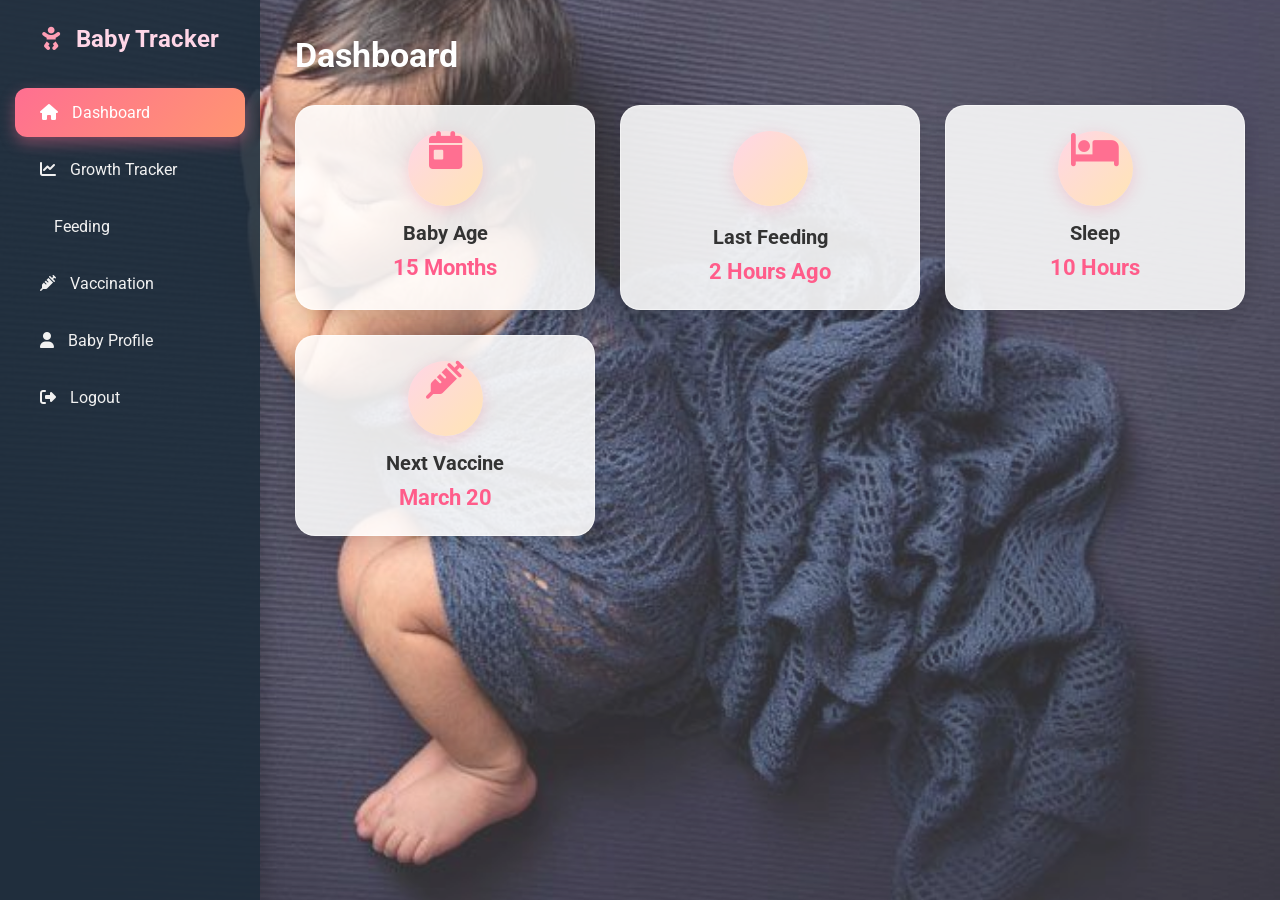
==== dashboard.html @ 766ed3c2 "First commit" ====
<!DOCTYPE html>
<html lang="en">
<head>
<meta charset="UTF-8">
<meta name="viewport" content="width=device-width, initial-scale=1.0">
<title>Baby Tracker Dashboard</title>
<link rel="stylesheet" href="css/dashboard.css">
<link href="https://fonts.googleapis.com/css2?family=Roboto:wght@400;700&display=swap" rel="stylesheet">
<link rel="stylesheet" href="https://cdnjs.cloudflare.com/ajax/libs/font-awesome/6.4.0/css/all.min.css">
</head>
<body>

<div class="sidebar">
    <h2><i class="fas fa-baby"></i> Baby Tracker</h2>
    <a href="dashboard.html" class="active"><i class="fas fa-home"></i> Dashboard</a>
    <a href="php/growth.php"><i class="fas fa-chart-line"></i> Growth Tracker</a>
    <a href="feeding.html"><i class="fas fa-bottle"></i> Feeding</a>
    <a href="vaccination.html"><i class="fas fa-syringe"></i> Vaccination</a>
    <a href="profile.html"><i class="fas fa-user"></i> Baby Profile</a>
    <a href="index.html"><i class="fas fa-sign-out-alt"></i> Logout</a>
</div>

<div class="main">
    <h1>Dashboard</h1>

    <div class="cards">
        <div class="card">
            <i class="fas fa-calendar-day card-icon"></i>
            <h3>Baby Age</h3>
            <p>15 Months</p>
        </div>
        <div class="card">
            <i class="fas fa-bottle card-icon"></i>
            <h3>Last Feeding</h3>
            <p>2 Hours Ago</p>
        </div>
        <div class="card">
            <i class="fas fa-bed card-icon"></i>
            <h3>Sleep</h3>
            <p>10 Hours</p>
        </div>
        <div class="card">
            <i class="fas fa-syringe card-icon"></i>
            <h3>Next Vaccine</h3>
            <p>March 20</p>
        </div>
    </div>
</div>

</body>
</html>
---- css/dashboard.css ----
* {
    margin: 0;
    padding: 0;
    box-sizing: border-box;
}

body {
    font-family: 'Roboto', sans-serif;
    background: url('../uploads/dash3.jpg') no-repeat center center fixed;
    background-size: cover;
    min-height: 100vh;
}

/* Sidebar */
.sidebar {
    width: 260px;
    height: 100vh;
    position: fixed;
    left: 0;
    top: 0;
    background: rgba(34, 49, 63, 0.92);
   
    color: white;
    padding: 25px 0;
    box-shadow: 4px 0 20px rgba(0, 0, 0, 0.2);
}

.sidebar h2 {
    text-align: center;
    font-size: 24px;
    margin-bottom: 35px;
    font-weight: 700;
    color: #ffd6e7;
}

.sidebar h2 i {
    margin-right: 8px;
    color: #ff9eb5;
}

.sidebar a {
    display: block;
    color: #f1f1f1;
    text-decoration: none;
    padding: 15px 25px;
    margin: 8px 15px;
    border-radius: 12px;
    font-size: 16px;
    transition: all 0.3s ease;
}

.sidebar a i {
    margin-right: 10px;
}

.sidebar a:hover {
    background: linear-gradient(135deg, #ff9eb5, #ffb6c1);
    color: #222;
    transform: translateX(5px);
}

.sidebar a.active {
    background: linear-gradient(135deg, #ff6f91, #ff9671);
    color: white;
    box-shadow: 0 6px 15px rgba(255, 111, 145, 0.4);
}

/* Main Content */
.main {
    margin-left: 260px;
    padding: 35px;
    min-height: 100vh;
    background: rgba(255, 255, 255, 0.18);
    
}

.main h1 {
    font-size: 34px;
    color: #ffffff;
    margin-bottom: 30px;
    text-shadow: 2px 2px 8px rgba(0,0,0,0.25);
}

/* Cards */
.cards {
    display: grid;
    grid-template-columns: repeat(auto-fit, minmax(220px, 1fr));
    gap: 25px;
}

.card {
    background: rgba(255, 255, 255, 0.88);
    border-radius: 20px;
    padding: 25px 20px;
    text-align: center;
    box-shadow: 0 8px 25px rgba(0,0,0,0.15);
    transition: all 0.3s ease;
    border: 1px solid rgba(255,255,255,0.5);
}

.card:hover {
    transform: translateY(-8px) scale(1.03);
    box-shadow: 0 12px 30px rgba(0,0,0,0.22);
}

.card-icon {
    font-size: 38px;
    margin-bottom: 15px;
    color: #ff6f91;
    background: linear-gradient(135deg, #ffd6e7, #ffe5b4);
    width: 75px;
    height: 75px;
    line-height: 75px;
    border-radius: 50%;
    display: inline-block;
    box-shadow: 0 4px 15px rgba(255, 111, 145, 0.25);
}

.card h3 {
    font-size: 20px;
    color: #333;
    margin-bottom: 10px;
}

.card p {
    font-size: 22px;
    font-weight: bold;
    color: #ff5c8a;
}

/* Responsive */
@media (max-width: 768px) {
    .sidebar {
        width: 220px;
    }

    .main {
        margin-left: 220px;
        padding: 20px;
    }

    .main h1 {
        font-size: 28px;
    }
}

@media (max-width: 600px) {
    .sidebar {
        position: relative;
        width: 100%;
        height: auto;
    }

    .main {
        margin-left: 0;
    }

    .cards {
        grid-template-columns: 1fr;
    }
}
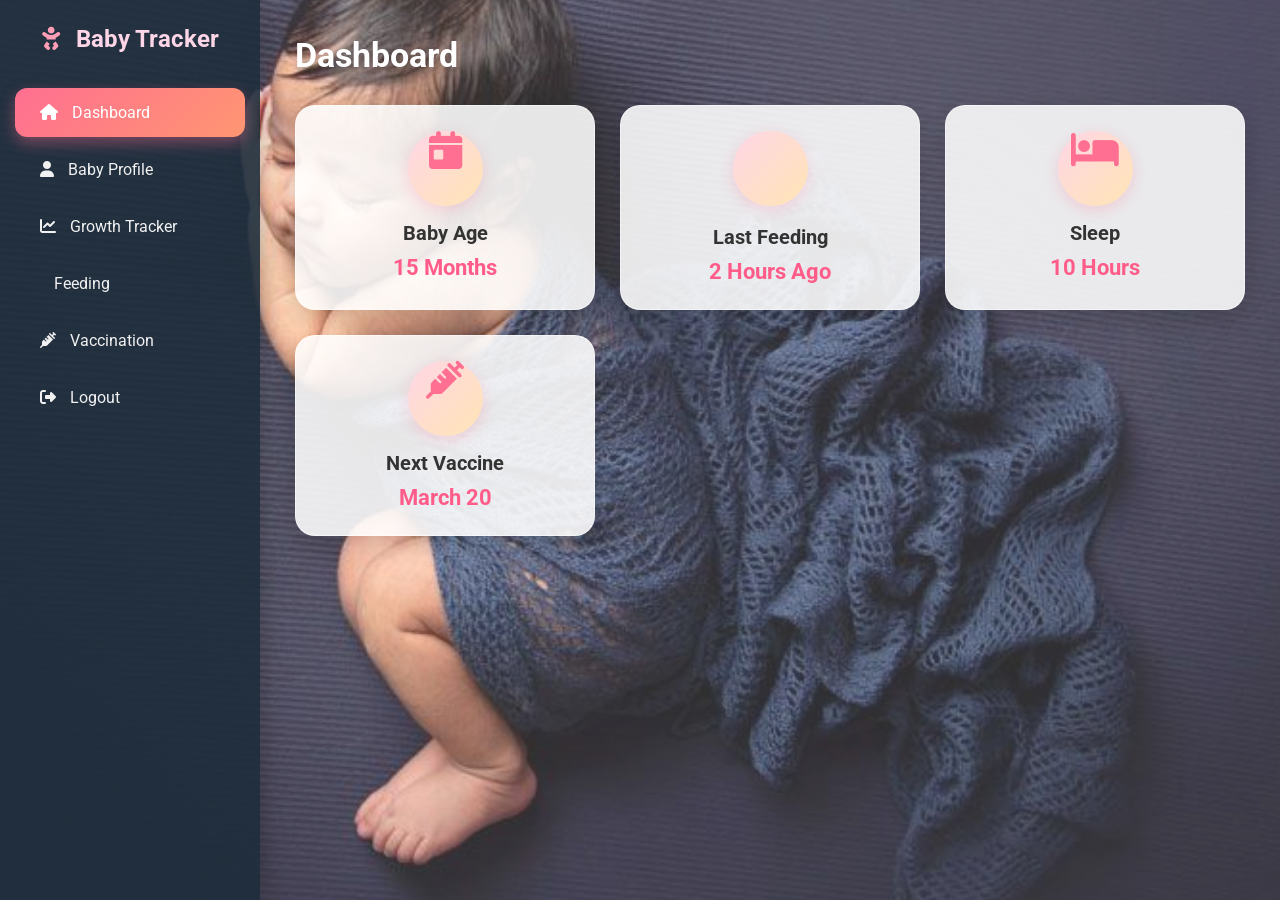
==== commit f07f5550: "update" ====
--- a/dashboard.html
+++ b/dashboard.html
@@ -13,10 +13,10 @@
 <div class="sidebar">
     <h2><i class="fas fa-baby"></i> Baby Tracker</h2>
     <a href="dashboard.html" class="active"><i class="fas fa-home"></i> Dashboard</a>
-    <a href="php/growth.php"><i class="fas fa-chart-line"></i> Growth Tracker</a>
+    <a href="profile.html"><i class="fas fa-user"></i> Baby Profile</a>
+    <a href="growth.html"><i class="fas fa-chart-line"></i> Growth Tracker</a>
     <a href="feeding.html"><i class="fas fa-bottle"></i> Feeding</a>
     <a href="vaccination.html"><i class="fas fa-syringe"></i> Vaccination</a>
-    <a href="profile.html"><i class="fas fa-user"></i> Baby Profile</a>
     <a href="index.html"><i class="fas fa-sign-out-alt"></i> Logout</a>
 </div>
 
